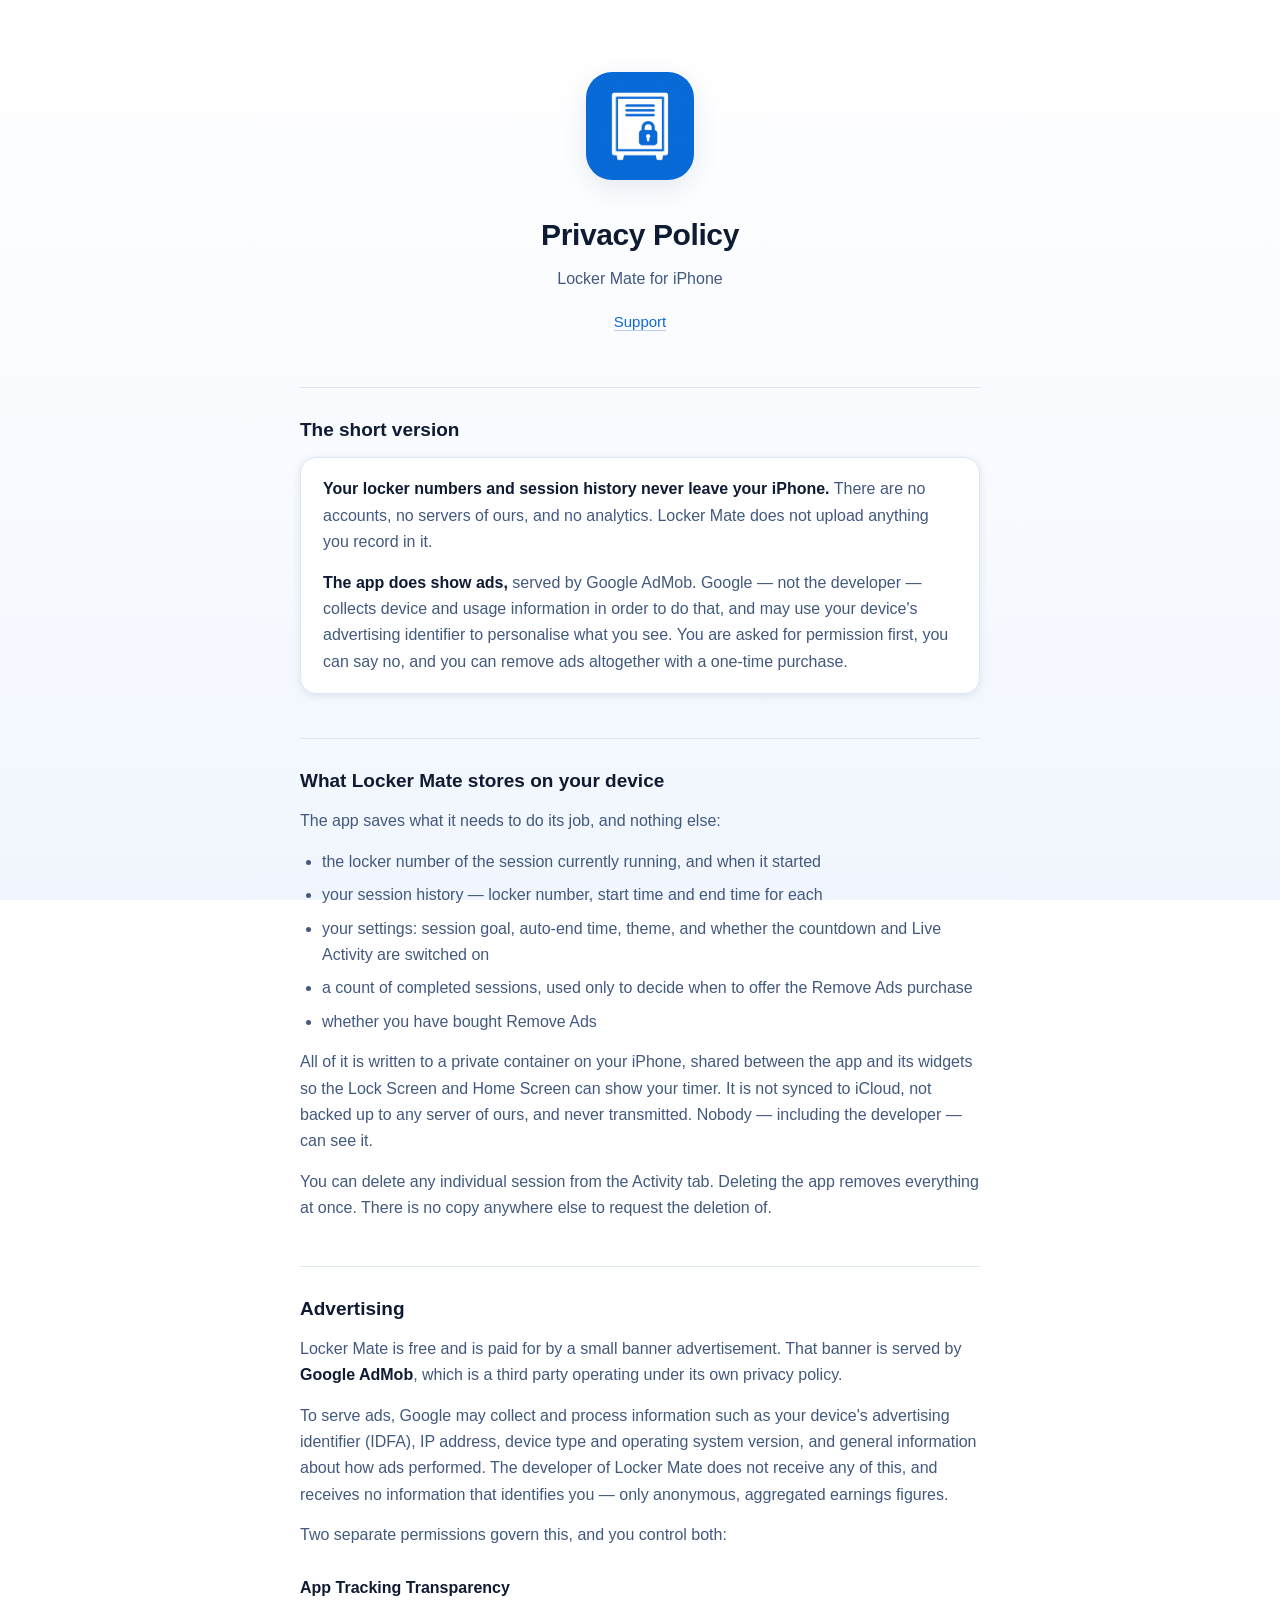
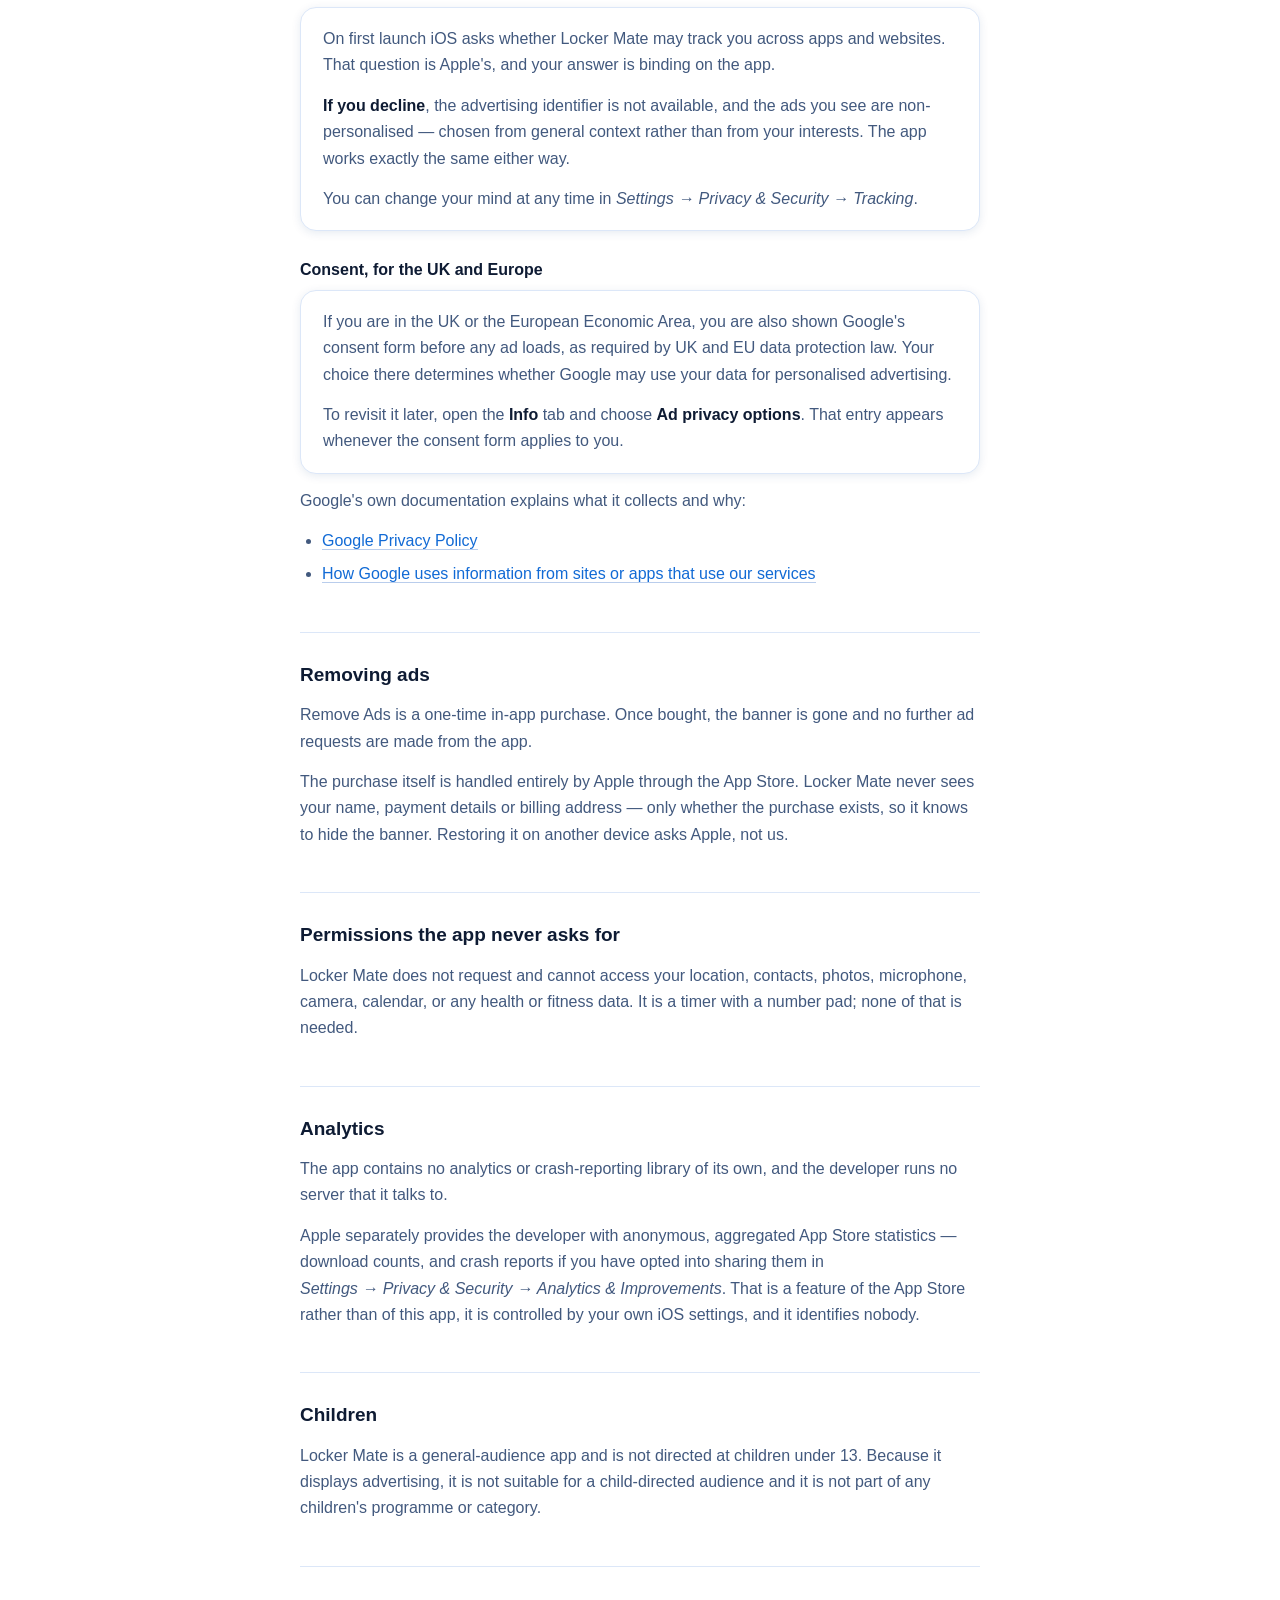
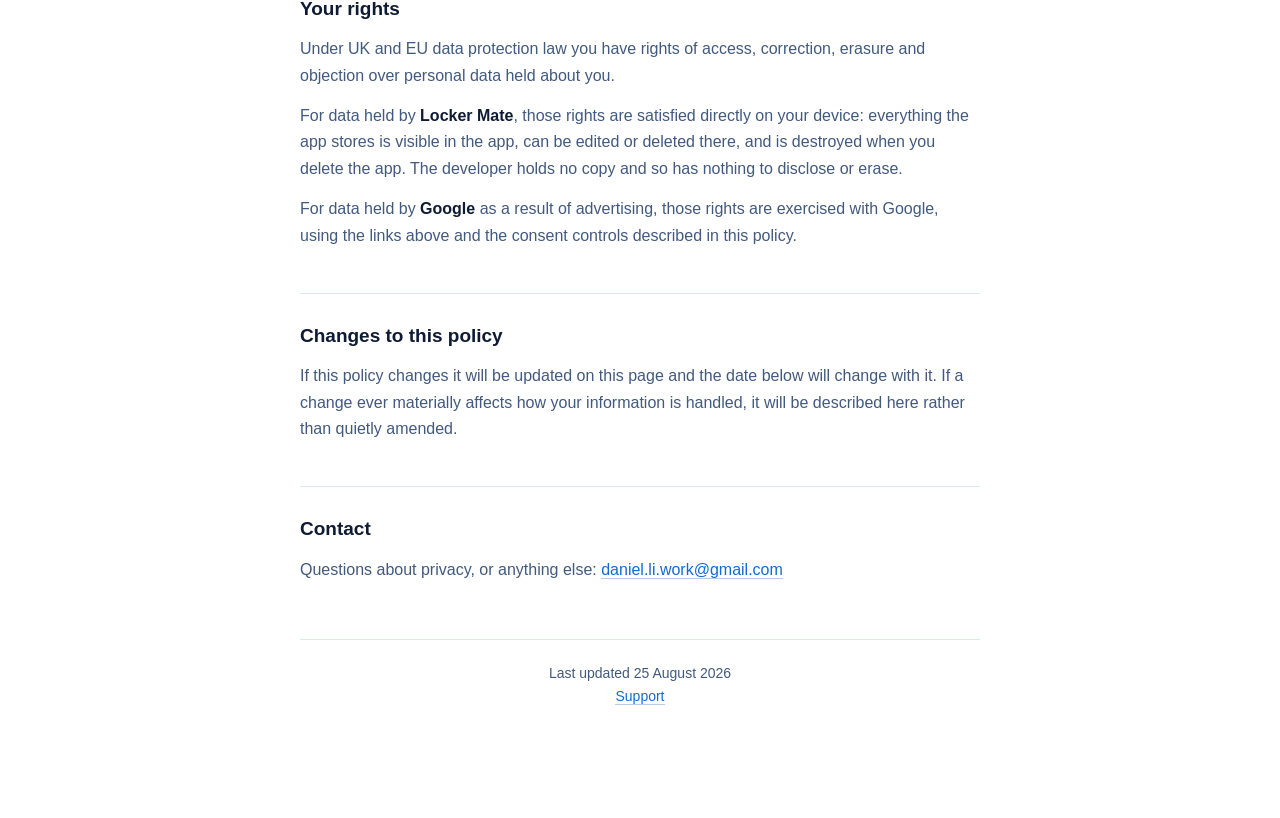
==== privacy.html @ fcb672c6 "Support page and privacy policy for Locker Mate Static pages served by GitHub Pages, for the App Sto" ====
<!doctype html>
<html lang="en">
<head>
<meta charset="utf-8">
<meta name="viewport" content="width=device-width, initial-scale=1">
<title>Locker Mate — Privacy Policy</title>
<meta name="description" content="Privacy policy for Locker Mate. Your locker numbers and session history stay on your iPhone. Ads are served by Google AdMob.">
<link rel="icon" href="mark.png">
<link rel="stylesheet" href="style.css">
</head>
<body>
<div class="wrap">

<header>
  <img src="mark.png" alt="Locker Mate app icon">
  <h1>Privacy Policy</h1>
  <p class="tagline">Locker Mate for iPhone</p>
  <p class="nav"><a href="index.html">Support</a></p>
</header>

<h2>The short version</h2>

<div class="card">
<p><strong>Your locker numbers and session history never leave your iPhone.</strong>
There are no accounts, no servers of ours, and no analytics. Locker Mate does
not upload anything you record in it.</p>
<p><strong>The app does show ads,</strong> served by Google AdMob. Google — not
the developer — collects device and usage information in order to do that, and
may use your device's advertising identifier to personalise what you see. You
are asked for permission first, you can say no, and you can remove ads
altogether with a one-time purchase.</p>
</div>

<h2>What Locker Mate stores on your device</h2>

<p>The app saves what it needs to do its job, and nothing else:</p>

<ul>
  <li>the locker number of the session currently running, and when it started</li>
  <li>your session history — locker number, start time and end time for each</li>
  <li>your settings: session goal, auto-end time, theme, and whether the
      countdown and Live Activity are switched on</li>
  <li>a count of completed sessions, used only to decide when to offer the
      Remove Ads purchase</li>
  <li>whether you have bought Remove Ads</li>
</ul>

<p>All of it is written to a private container on your iPhone, shared between
the app and its widgets so the Lock Screen and Home Screen can show your timer.
It is not synced to iCloud, not backed up to any server of ours, and never
transmitted. Nobody — including the developer — can see it.</p>

<p>You can delete any individual session from the Activity tab. Deleting the app
removes everything at once. There is no copy anywhere else to request the
deletion of.</p>

<h2>Advertising</h2>

<p>Locker Mate is free and is paid for by a small banner advertisement. That
banner is served by <strong>Google AdMob</strong>, which is a third party
operating under its own privacy policy.</p>

<p>To serve ads, Google may collect and process information such as your
device's advertising identifier (IDFA), IP address, device type and operating
system version, and general information about how ads performed. The developer
of Locker Mate does not receive any of this, and receives no information that
identifies you — only anonymous, aggregated earnings figures.</p>

<p>Two separate permissions govern this, and you control both:</p>

<h3>App Tracking Transparency</h3>
<div class="card">
<p>On first launch iOS asks whether Locker Mate may track you across apps and
websites. That question is Apple's, and your answer is binding on the app.</p>
<p><strong>If you decline</strong>, the advertising identifier is not available,
and the ads you see are non-personalised — chosen from general context rather
than from your interests. The app works exactly the same either way.</p>
<p>You can change your mind at any time in
<em>Settings&nbsp;→&nbsp;Privacy&nbsp;&amp;&nbsp;Security&nbsp;→&nbsp;Tracking</em>.</p>
</div>

<h3>Consent, for the UK and Europe</h3>
<div class="card">
<p>If you are in the UK or the European Economic Area, you are also shown
Google's consent form before any ad loads, as required by UK and EU data
protection law. Your choice there determines whether Google may use your data
for personalised advertising.</p>
<p>To revisit it later, open the <strong>Info</strong> tab and choose
<strong>Ad privacy options</strong>. That entry appears whenever the consent
form applies to you.</p>
</div>

<p>Google's own documentation explains what it collects and why:</p>

<ul>
  <li><a href="https://policies.google.com/privacy" rel="noopener">Google Privacy Policy</a></li>
  <li><a href="https://policies.google.com/technologies/partner-sites" rel="noopener">How Google uses information from sites or apps that use our services</a></li>
</ul>

<h2>Removing ads</h2>

<p>Remove Ads is a one-time in-app purchase. Once bought, the banner is gone and
no further ad requests are made from the app.</p>

<p>The purchase itself is handled entirely by Apple through the App Store.
Locker Mate never sees your name, payment details or billing address — only
whether the purchase exists, so it knows to hide the banner. Restoring it on
another device asks Apple, not us.</p>

<h2>Permissions the app never asks for</h2>

<p>Locker Mate does not request and cannot access your location, contacts,
photos, microphone, camera, calendar, or any health or fitness data. It is a
timer with a number pad; none of that is needed.</p>

<h2>Analytics</h2>

<p>The app contains no analytics or crash-reporting library of its own, and the
developer runs no server that it talks to.</p>

<p>Apple separately provides the developer with anonymous, aggregated App Store
statistics — download counts, and crash reports if you have opted into sharing
them in <em>Settings&nbsp;→&nbsp;Privacy&nbsp;&amp;&nbsp;Security&nbsp;→&nbsp;Analytics&nbsp;&amp;
Improvements</em>. That is a feature of the App Store rather than of this app,
it is controlled by your own iOS settings, and it identifies nobody.</p>

<h2>Children</h2>

<p>Locker Mate is a general-audience app and is not directed at children under
13. Because it displays advertising, it is not suitable for a child-directed
audience and it is not part of any children's programme or category.</p>

<h2>Your rights</h2>

<p>Under UK and EU data protection law you have rights of access, correction,
erasure and objection over personal data held about you.</p>

<p>For data held by <strong>Locker Mate</strong>, those rights are satisfied
directly on your device: everything the app stores is visible in the app, can be
edited or deleted there, and is destroyed when you delete the app. The developer
holds no copy and so has nothing to disclose or erase.</p>

<p>For data held by <strong>Google</strong> as a result of advertising, those
rights are exercised with Google, using the links above and the consent controls
described in this policy.</p>

<h2>Changes to this policy</h2>

<p>If this policy changes it will be updated on this page and the date below will
change with it. If a change ever materially affects how your information is
handled, it will be described here rather than quietly amended.</p>

<h2>Contact</h2>

<p>Questions about privacy, or anything else:
<a href="mailto:daniel.li.work@gmail.com">daniel.li.work@gmail.com</a></p>

<footer>
  <p>Last updated 25 August 2026<br>
  <a href="index.html">Support</a></p>
</footer>

</div>
</body>
</html>
---- style.css ----
/* Locker Mate support site. Palette lifted from the app's DesignSystem.swift
   (LM.*) so the pages and the app are recognisably the same product. The app
   is light-first with a derived dark variant; so is this. */
:root {
  --ground: #ffffff;
  --ground-2: #f1f6fe;
  --surface: #ffffff;
  --line: #dce7f8;
  --line-strong: #b9cdec;
  --text: #0e1b33;
  --dim: #42597e;
  --faint: #6b82a8;
  --accent: #116ad5;
  --accent-2: #3d9bf5;
  --shadow: rgba(14, 58, 122, 0.10);
}

@media (prefers-color-scheme: dark) {
  :root {
    --ground: #0a1120;
    --ground-2: #111b2e;
    --surface: #131c2e;
    --line: #213048;
    --line-strong: #33486b;
    --text: #edf3ff;
    --dim: #afc4e4;
    --faint: #8398ba;
    --accent: #4a9bf0;
    --accent-2: #8fc4ff;
    --shadow: rgba(0, 0, 0, 0.35);
  }
}

* { box-sizing: border-box; }

body {
  margin: 0;
  padding: 0 24px 96px;
  background: linear-gradient(180deg, var(--ground) 0%, var(--ground-2) 100%);
  background-attachment: fixed;
  color: var(--text);
  font: 16px/1.65 -apple-system, BlinkMacSystemFont, "Segoe UI", Inter, sans-serif;
  -webkit-font-smoothing: antialiased;
}

.wrap { max-width: 680px; margin: 0 auto; }

header { text-align: center; padding: 72px 0 8px; }
header img {
  width: 108px; height: 108px; border-radius: 26px;
  box-shadow: 0 8px 26px var(--shadow);
}

h1 {
  font-size: 30px; font-weight: 600; letter-spacing: -0.4px;
  margin: 22px 0 6px;
}
.tagline { color: var(--dim); margin: 0 0 8px; }

h2 {
  font-size: 19px; font-weight: 600; margin: 44px 0 12px;
  padding-top: 26px; border-top: 1px solid var(--line);
}
h3 { font-size: 16px; font-weight: 600; margin: 26px 0 6px; color: var(--text); }

p, li { color: var(--dim); }
p { margin: 0 0 14px; }
ul { padding-left: 22px; margin: 0 0 14px; }
li { margin-bottom: 7px; }
strong { color: var(--text); font-weight: 600; }

a { color: var(--accent); text-decoration: none; border-bottom: 1px solid var(--line-strong); }
a:hover { border-bottom-color: var(--accent); }

.card {
  background: var(--surface);
  border: 1px solid var(--line);
  border-radius: 16px;
  padding: 18px 22px;
  margin: 0 0 14px;
  box-shadow: 0 2px 10px var(--shadow);
}
.card p:last-child { margin-bottom: 0; }

.nav { text-align: center; margin: 18px 0 0; font-size: 15px; }
.nav a { margin: 0 10px; }

footer {
  margin-top: 56px; padding-top: 22px; border-top: 1px solid var(--line);
  color: var(--faint); font-size: 14px; text-align: center;
}

code {
  background: rgba(17, 106, 213, .09); padding: 2px 6px;
  border-radius: 5px; font-size: 14px; color: var(--accent);
}

table {
  width: 100%; border-collapse: collapse; margin: 0 0 18px;
  font-size: 15px;
}
th, td {
  text-align: left; padding: 10px 12px;
  border-bottom: 1px solid var(--line); color: var(--dim);
  vertical-align: top;
}
th { color: var(--text); font-weight: 600; }

@media (max-width: 520px) {
  header { padding-top: 48px; }
  h1 { font-size: 25px; }
  table, th, td { font-size: 14px; }
  th, td { padding: 8px 6px; }
}
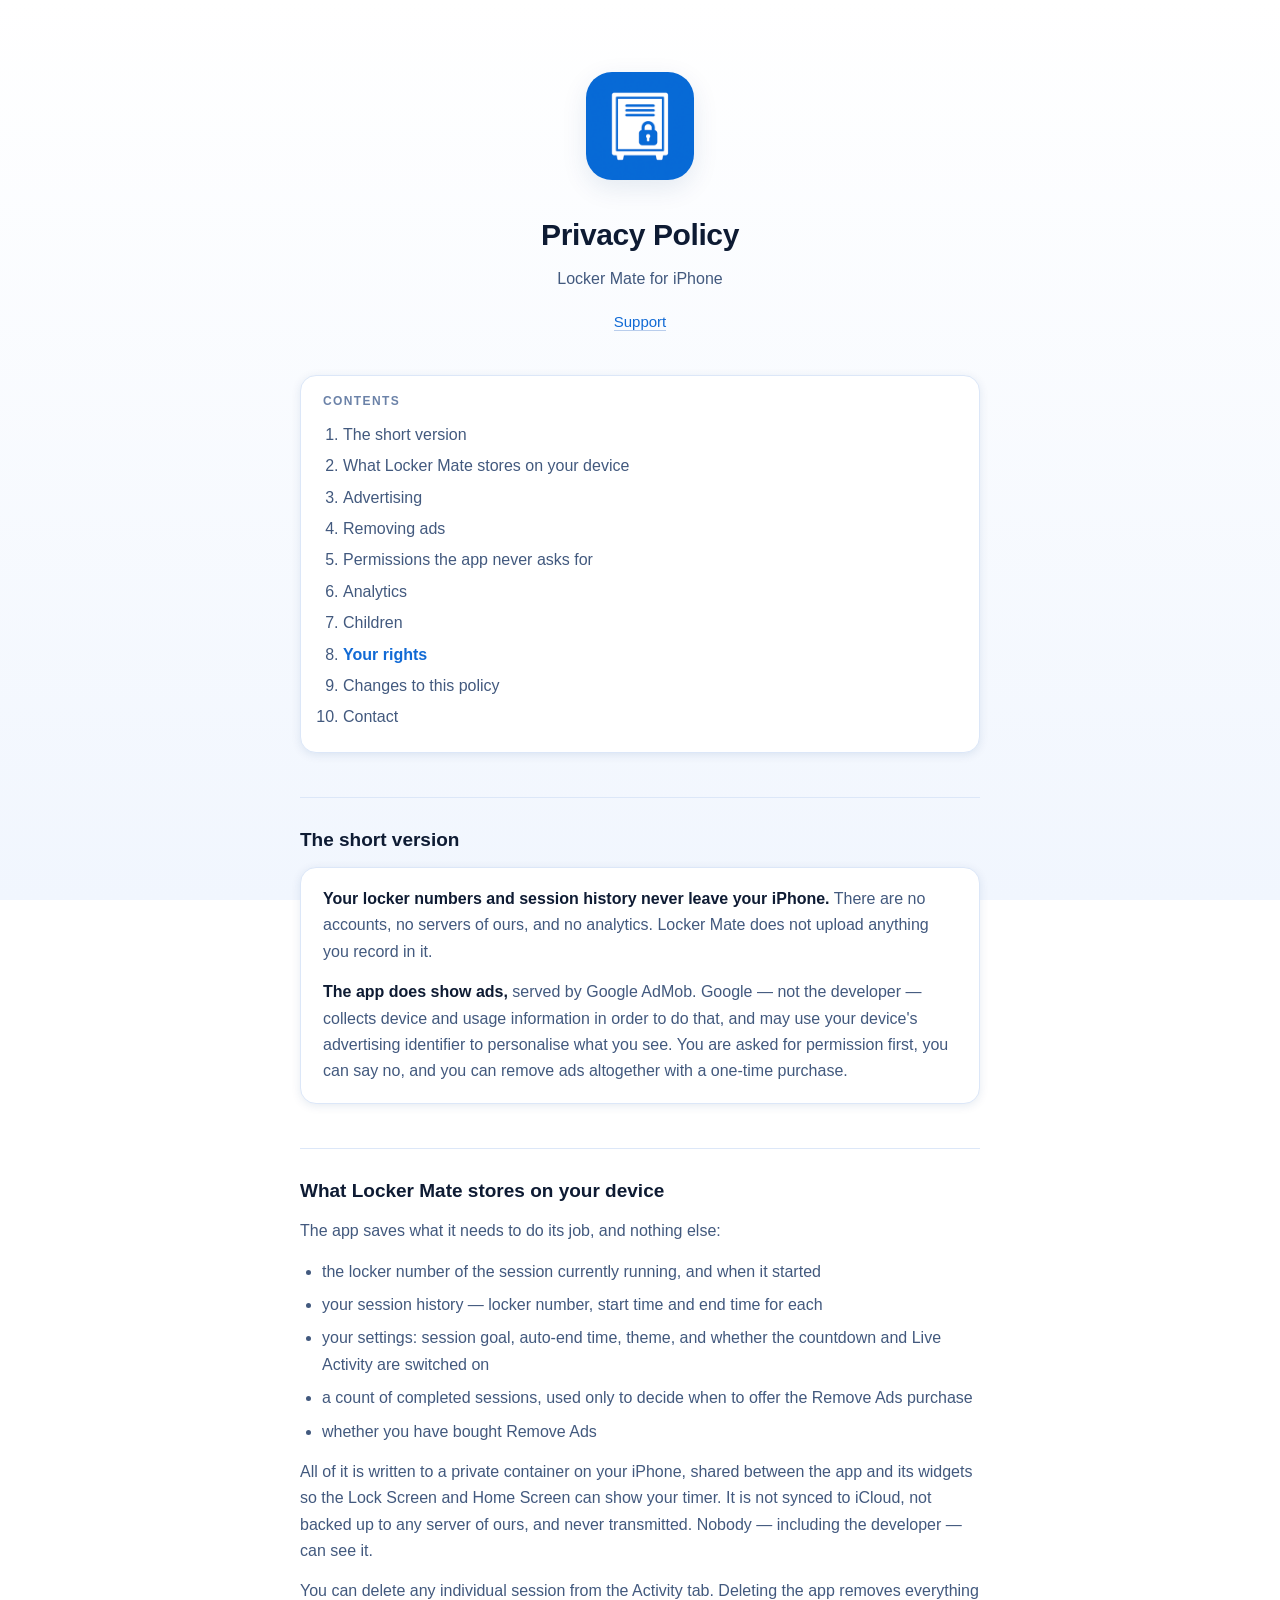
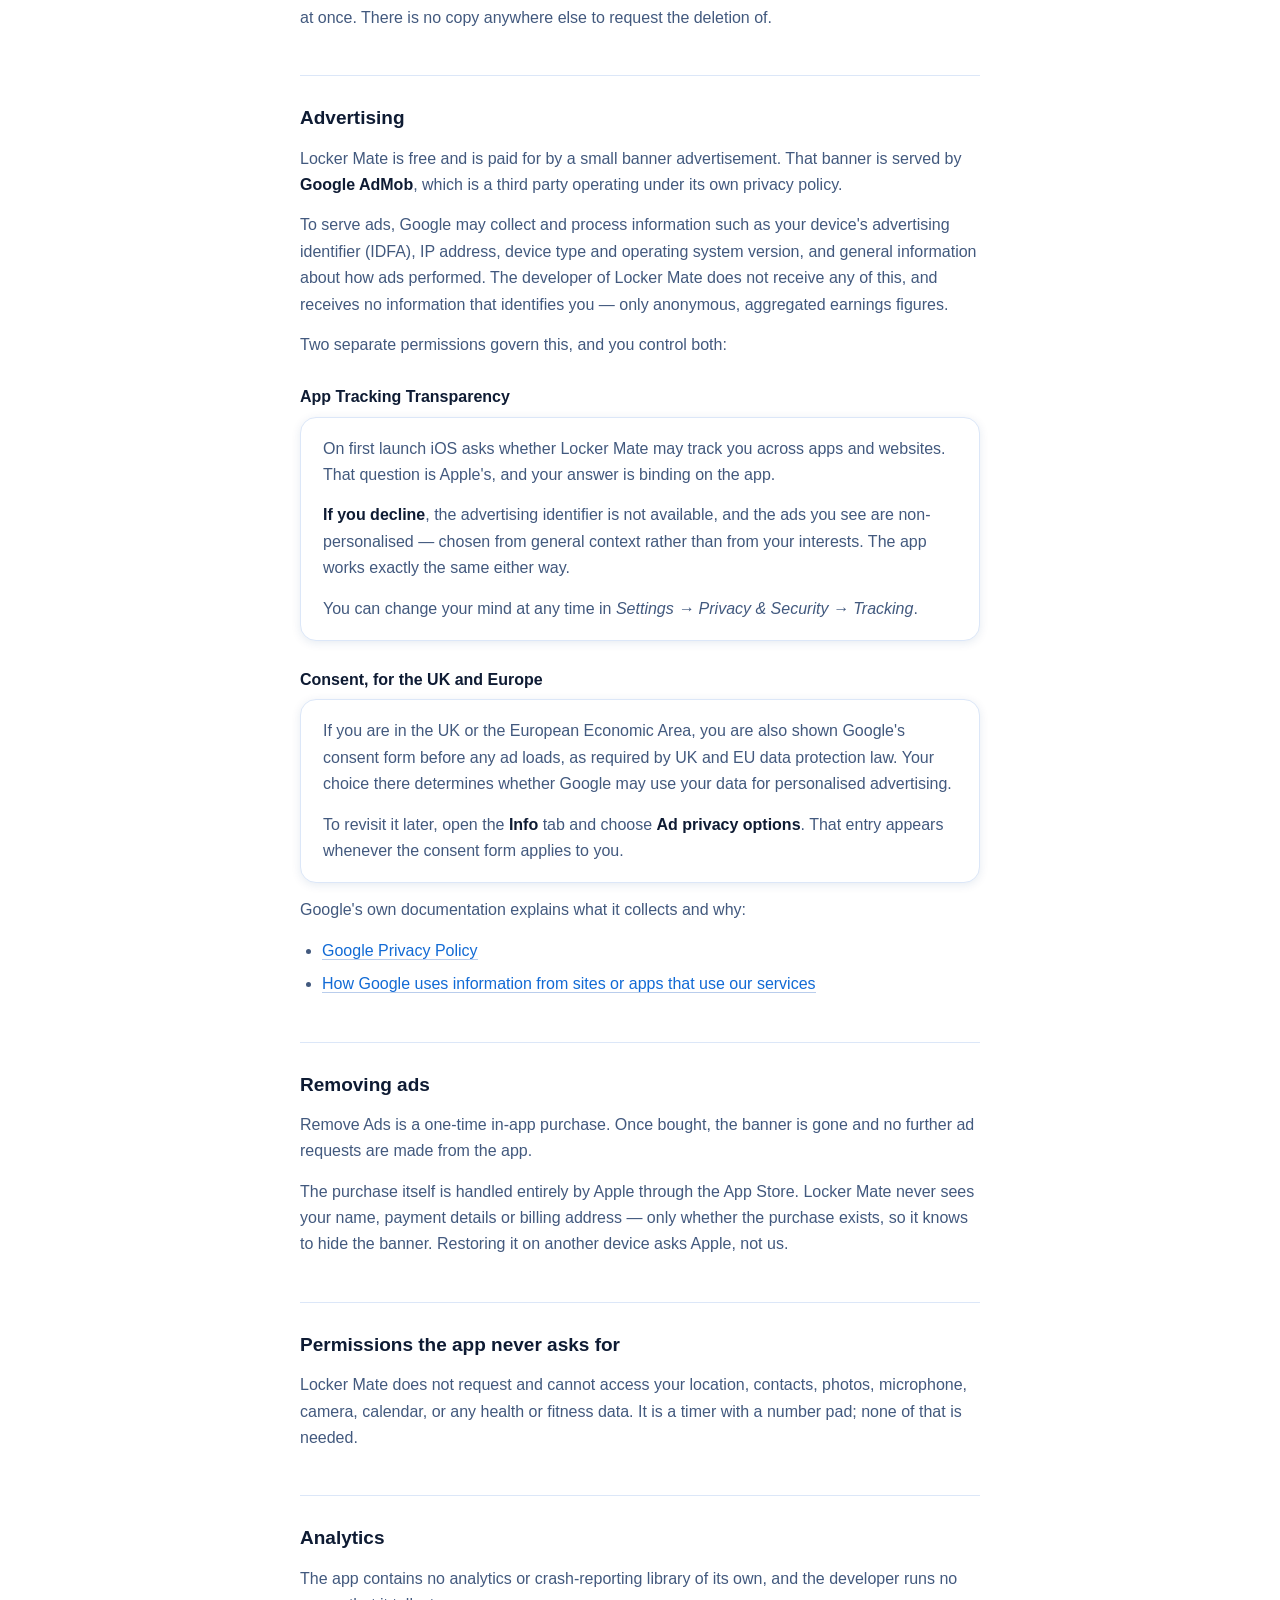
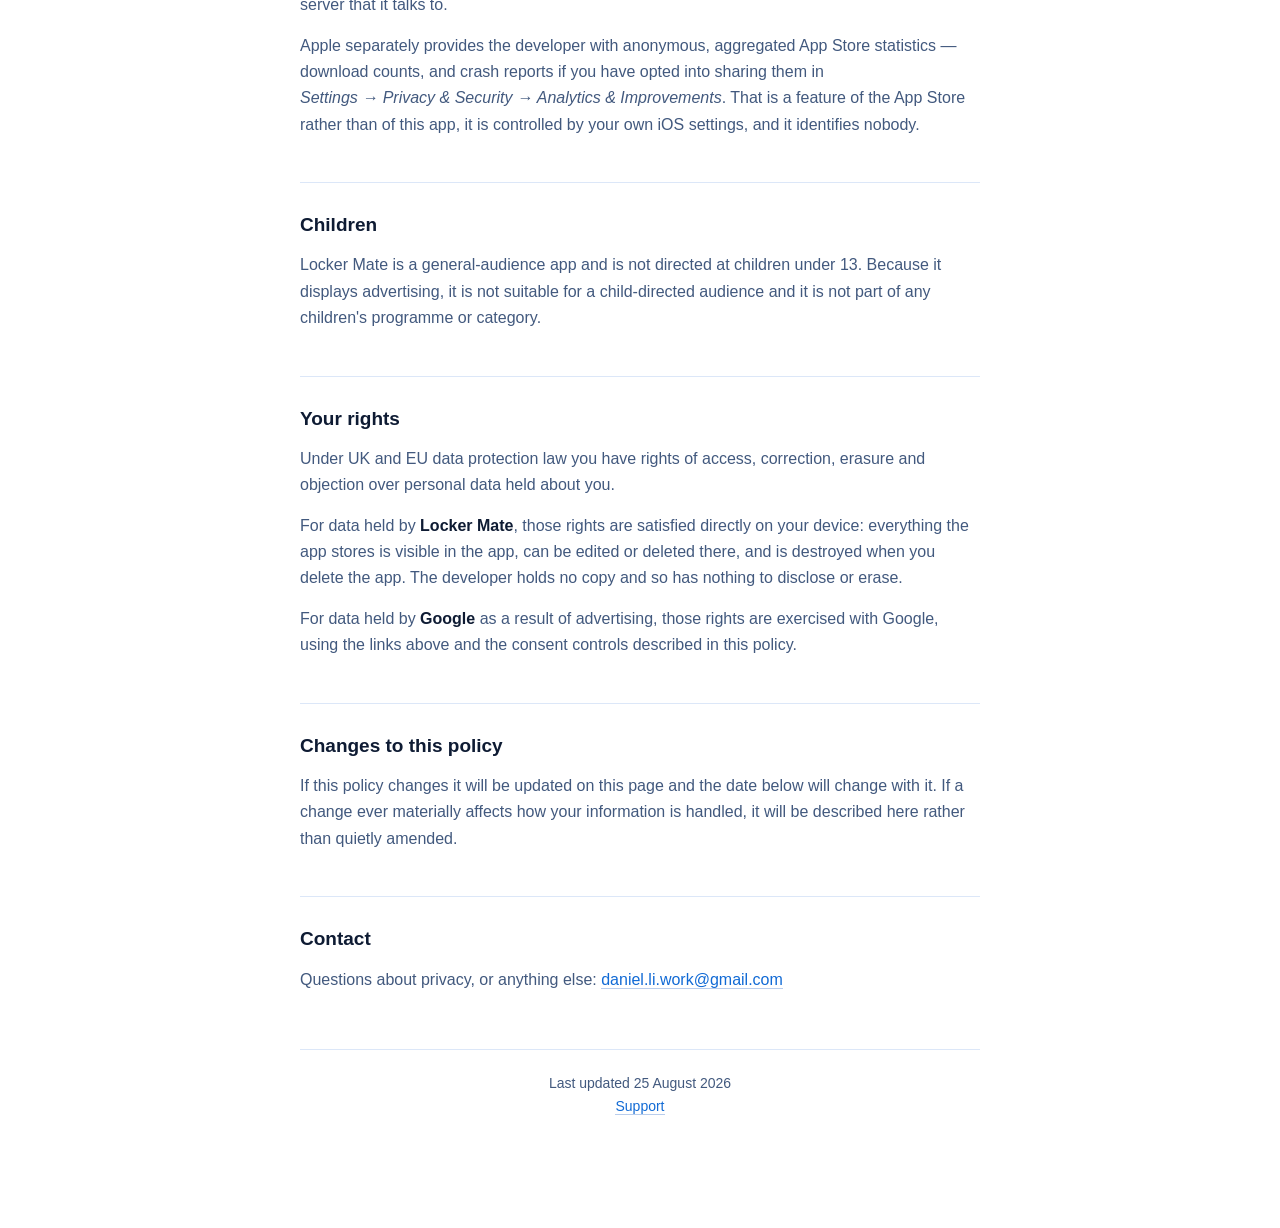
==== commit 634453cd: "Add motion, FAQ accordions and a contents list These pages are read rarely — the App Store support l" ====
--- a/privacy.html
+++ b/privacy.html
@@ -5,22 +5,43 @@
 <meta name="viewport" content="width=device-width, initial-scale=1">
 <title>Locker Mate — Privacy Policy</title>
 <meta name="description" content="Privacy policy for Locker Mate. Your locker numbers and session history stay on your iPhone. Ads are served by Google AdMob.">
+<meta name="theme-color" content="#116ad5" media="(prefers-color-scheme: light)">
+<meta name="theme-color" content="#0a1120" media="(prefers-color-scheme: dark)">
 <link rel="icon" href="mark.png">
 <link rel="stylesheet" href="style.css">
+<!-- Set before first paint so revealed content never flashes. -->
+<script>document.documentElement.classList.add('js');</script>
 </head>
 <body>
+<div class="progress" aria-hidden="true"></div>
 <div class="wrap">
 
 <header>
-  <img src="mark.png" alt="Locker Mate app icon">
+  <img src="mark.png" alt="Locker Mate app icon" width="108" height="108">
   <h1>Privacy Policy</h1>
   <p class="tagline">Locker Mate for iPhone</p>
   <p class="nav"><a href="index.html">Support</a></p>
 </header>
 
-<h2>The short version</h2>
+<nav class="toc reveal" aria-label="Contents">
+  <h2>Contents</h2>
+  <ol>
+    <li><a href="#short">The short version</a></li>
+    <li><a href="#stored">What Locker Mate stores on your device</a></li>
+    <li><a href="#advertising">Advertising</a></li>
+    <li><a href="#removing-ads">Removing ads</a></li>
+    <li><a href="#permissions">Permissions the app never asks for</a></li>
+    <li><a href="#analytics">Analytics</a></li>
+    <li><a href="#children">Children</a></li>
+    <li><a href="#rights">Your rights</a></li>
+    <li><a href="#changes">Changes to this policy</a></li>
+    <li><a href="#contact">Contact</a></li>
+  </ol>
+</nav>
 
-<div class="card">
+<h2 id="short" class="reveal">The short version</h2>
+
+<div class="card reveal">
 <p><strong>Your locker numbers and session history never leave your iPhone.</strong>
 There are no accounts, no servers of ours, and no analytics. Locker Mate does
 not upload anything you record in it.</p>
@@ -31,11 +52,11 @@
 altogether with a one-time purchase.</p>
 </div>
 
-<h2>What Locker Mate stores on your device</h2>
+<h2 id="stored" class="reveal">What Locker Mate stores on your device</h2>
 
-<p>The app saves what it needs to do its job, and nothing else:</p>
+<p class="reveal">The app saves what it needs to do its job, and nothing else:</p>
 
-<ul>
+<ul class="reveal">
   <li>the locker number of the session currently running, and when it started</li>
   <li>your session history — locker number, start time and end time for each</li>
   <li>your settings: session goal, auto-end time, theme, and whether the
@@ -45,31 +66,31 @@
   <li>whether you have bought Remove Ads</li>
 </ul>
 
-<p>All of it is written to a private container on your iPhone, shared between
-the app and its widgets so the Lock Screen and Home Screen can show your timer.
-It is not synced to iCloud, not backed up to any server of ours, and never
-transmitted. Nobody — including the developer — can see it.</p>
+<p class="reveal">All of it is written to a private container on your iPhone,
+shared between the app and its widgets so the Lock Screen and Home Screen can
+show your timer. It is not synced to iCloud, not backed up to any server of
+ours, and never transmitted. Nobody — including the developer — can see it.</p>
 
-<p>You can delete any individual session from the Activity tab. Deleting the app
-removes everything at once. There is no copy anywhere else to request the
-deletion of.</p>
+<p class="reveal">You can delete any individual session from the Activity tab.
+Deleting the app removes everything at once. There is no copy anywhere else to
+request the deletion of.</p>
 
-<h2>Advertising</h2>
+<h2 id="advertising" class="reveal">Advertising</h2>
 
-<p>Locker Mate is free and is paid for by a small banner advertisement. That
-banner is served by <strong>Google AdMob</strong>, which is a third party
-operating under its own privacy policy.</p>
+<p class="reveal">Locker Mate is free and is paid for by a small banner
+advertisement. That banner is served by <strong>Google AdMob</strong>, which is a
+third party operating under its own privacy policy.</p>
 
-<p>To serve ads, Google may collect and process information such as your
-device's advertising identifier (IDFA), IP address, device type and operating
-system version, and general information about how ads performed. The developer
-of Locker Mate does not receive any of this, and receives no information that
-identifies you — only anonymous, aggregated earnings figures.</p>
+<p class="reveal">To serve ads, Google may collect and process information such
+as your device's advertising identifier (IDFA), IP address, device type and
+operating system version, and general information about how ads performed. The
+developer of Locker Mate does not receive any of this, and receives no
+information that identifies you — only anonymous, aggregated earnings figures.</p>
 
-<p>Two separate permissions govern this, and you control both:</p>
+<p class="reveal">Two separate permissions govern this, and you control both:</p>
 
-<h3>App Tracking Transparency</h3>
-<div class="card">
+<h3 class="reveal">App Tracking Transparency</h3>
+<div class="card reveal">
 <p>On first launch iOS asks whether Locker Mate may track you across apps and
 websites. That question is Apple's, and your answer is binding on the app.</p>
 <p><strong>If you decline</strong>, the advertising identifier is not available,
@@ -79,8 +100,8 @@
 <em>Settings&nbsp;→&nbsp;Privacy&nbsp;&amp;&nbsp;Security&nbsp;→&nbsp;Tracking</em>.</p>
 </div>
 
-<h3>Consent, for the UK and Europe</h3>
-<div class="card">
+<h3 class="reveal">Consent, for the UK and Europe</h3>
+<div class="card reveal">
 <p>If you are in the UK or the European Economic Area, you are also shown
 Google's consent form before any ad loads, as required by UK and EU data
 protection law. Your choice there determines whether Google may use your data
@@ -90,69 +111,71 @@
 form applies to you.</p>
 </div>
 
-<p>Google's own documentation explains what it collects and why:</p>
+<p class="reveal">Google's own documentation explains what it collects and why:</p>
 
-<ul>
+<ul class="reveal">
   <li><a href="https://policies.google.com/privacy" rel="noopener">Google Privacy Policy</a></li>
   <li><a href="https://policies.google.com/technologies/partner-sites" rel="noopener">How Google uses information from sites or apps that use our services</a></li>
 </ul>
 
-<h2>Removing ads</h2>
+<h2 id="removing-ads" class="reveal">Removing ads</h2>
 
-<p>Remove Ads is a one-time in-app purchase. Once bought, the banner is gone and
-no further ad requests are made from the app.</p>
+<p class="reveal">Remove Ads is a one-time in-app purchase. Once bought, the
+banner is gone and no further ad requests are made from the app.</p>
 
-<p>The purchase itself is handled entirely by Apple through the App Store.
-Locker Mate never sees your name, payment details or billing address — only
-whether the purchase exists, so it knows to hide the banner. Restoring it on
-another device asks Apple, not us.</p>
+<p class="reveal">The purchase itself is handled entirely by Apple through the
+App Store. Locker Mate never sees your name, payment details or billing address
+— only whether the purchase exists, so it knows to hide the banner. Restoring it
+on another device asks Apple, not us.</p>
 
-<h2>Permissions the app never asks for</h2>
+<h2 id="permissions" class="reveal">Permissions the app never asks for</h2>
 
-<p>Locker Mate does not request and cannot access your location, contacts,
-photos, microphone, camera, calendar, or any health or fitness data. It is a
-timer with a number pad; none of that is needed.</p>
+<p class="reveal">Locker Mate does not request and cannot access your location,
+contacts, photos, microphone, camera, calendar, or any health or fitness data.
+It is a timer with a number pad; none of that is needed.</p>
 
-<h2>Analytics</h2>
+<h2 id="analytics" class="reveal">Analytics</h2>
 
-<p>The app contains no analytics or crash-reporting library of its own, and the
-developer runs no server that it talks to.</p>
+<p class="reveal">The app contains no analytics or crash-reporting library of its
+own, and the developer runs no server that it talks to.</p>
 
-<p>Apple separately provides the developer with anonymous, aggregated App Store
-statistics — download counts, and crash reports if you have opted into sharing
-them in <em>Settings&nbsp;→&nbsp;Privacy&nbsp;&amp;&nbsp;Security&nbsp;→&nbsp;Analytics&nbsp;&amp;
+<p class="reveal">Apple separately provides the developer with anonymous,
+aggregated App Store statistics — download counts, and crash reports if you have
+opted into sharing them in
+<em>Settings&nbsp;→&nbsp;Privacy&nbsp;&amp;&nbsp;Security&nbsp;→&nbsp;Analytics&nbsp;&amp;
 Improvements</em>. That is a feature of the App Store rather than of this app,
 it is controlled by your own iOS settings, and it identifies nobody.</p>
 
-<h2>Children</h2>
+<h2 id="children" class="reveal">Children</h2>
 
-<p>Locker Mate is a general-audience app and is not directed at children under
-13. Because it displays advertising, it is not suitable for a child-directed
-audience and it is not part of any children's programme or category.</p>
+<p class="reveal">Locker Mate is a general-audience app and is not directed at
+children under 13. Because it displays advertising, it is not suitable for a
+child-directed audience and it is not part of any children's programme or
+category.</p>
 
-<h2>Your rights</h2>
+<h2 id="rights" class="reveal">Your rights</h2>
 
-<p>Under UK and EU data protection law you have rights of access, correction,
-erasure and objection over personal data held about you.</p>
+<p class="reveal">Under UK and EU data protection law you have rights of access,
+correction, erasure and objection over personal data held about you.</p>
 
-<p>For data held by <strong>Locker Mate</strong>, those rights are satisfied
-directly on your device: everything the app stores is visible in the app, can be
-edited or deleted there, and is destroyed when you delete the app. The developer
-holds no copy and so has nothing to disclose or erase.</p>
+<p class="reveal">For data held by <strong>Locker Mate</strong>, those rights are
+satisfied directly on your device: everything the app stores is visible in the
+app, can be edited or deleted there, and is destroyed when you delete the app.
+The developer holds no copy and so has nothing to disclose or erase.</p>
 
-<p>For data held by <strong>Google</strong> as a result of advertising, those
-rights are exercised with Google, using the links above and the consent controls
-described in this policy.</p>
+<p class="reveal">For data held by <strong>Google</strong> as a result of
+advertising, those rights are exercised with Google, using the links above and
+the consent controls described in this policy.</p>
 
-<h2>Changes to this policy</h2>
+<h2 id="changes" class="reveal">Changes to this policy</h2>
 
-<p>If this policy changes it will be updated on this page and the date below will
-change with it. If a change ever materially affects how your information is
-handled, it will be described here rather than quietly amended.</p>
+<p class="reveal">If this policy changes it will be updated on this page and the
+date below will change with it. If a change ever materially affects how your
+information is handled, it will be described here rather than quietly amended.</p>
 
-<h2>Contact</h2>
+<h2 id="contact" class="reveal">Contact</h2>
 
-<p>Questions about privacy, or anything else:
+<p class="reveal">Questions about privacy, or anything else:
 <a href="mailto:daniel.li.work@gmail.com">daniel.li.work@gmail.com</a></p>
 
 <footer>
@@ -161,5 +184,6 @@
 </footer>
 
 </div>
+<script src="site.js" defer></script>
 </body>
 </html>
--- a/style.css
+++ b/style.css
@@ -12,7 +12,17 @@
   --faint: #6b82a8;
   --accent: #116ad5;
   --accent-2: #3d9bf5;
+  --tint: #e8f1fe;
   --shadow: rgba(14, 58, 122, 0.10);
+  --shadow-lift: rgba(14, 58, 122, 0.16);
+
+  /* Motion. Built-in CSS easings are too weak for UI; these are the
+     standard strong curves. */
+  --ease-out: cubic-bezier(0.23, 1, 0.32, 1);
+  --ease-in-out: cubic-bezier(0.77, 0, 0.175, 1);
+  --dur-hover: 160ms;
+  --dur-accordion: 240ms;
+  --dur-reveal: 420ms;
 }
 
 @media (prefers-color-scheme: dark) {
@@ -27,11 +37,23 @@
     --faint: #8398ba;
     --accent: #4a9bf0;
     --accent-2: #8fc4ff;
+    --tint: #1b2942;
     --shadow: rgba(0, 0, 0, 0.35);
+    --shadow-lift: rgba(0, 0, 0, 0.5);
   }
 }
 
+/* Allow the accordion to transition to its natural height. */
+@supports (interpolate-size: allow-keywords) {
+  :root { interpolate-size: allow-keywords; }
+}
+
 * { box-sizing: border-box; }
+
+html { scroll-behavior: smooth; scroll-padding-top: 80px; }
+@media (prefers-reduced-motion: reduce) {
+  html { scroll-behavior: auto; }
+}
 
 body {
   margin: 0;
@@ -45,6 +67,26 @@
 
 .wrap { max-width: 680px; margin: 0 auto; }
 
+/* ---------- Reading progress -------------------------------------------
+   Scroll-driven, so it runs off the main thread with no scroll listener.
+   Hidden entirely where the feature isn't supported. */
+.progress {
+  position: fixed;
+  inset: 0 0 auto 0;
+  height: 3px;
+  transform: scaleX(0);
+  transform-origin: 0 50%;
+  background: linear-gradient(90deg, var(--accent), var(--accent-2));
+  z-index: 20;
+  animation: progress-grow linear both;
+  animation-timeline: scroll(root block);
+}
+@keyframes progress-grow { to { transform: scaleX(1); } }
+@supports not (animation-timeline: scroll(root block)) {
+  .progress { display: none; }
+}
+
+/* ---------- Header ------------------------------------------------------ */
 header { text-align: center; padding: 72px 0 8px; }
 header img {
   width: 108px; height: 108px; border-radius: 26px;
@@ -60,6 +102,7 @@
 h2 {
   font-size: 19px; font-weight: 600; margin: 44px 0 12px;
   padding-top: 26px; border-top: 1px solid var(--line);
+  scroll-margin-top: 84px;
 }
 h3 { font-size: 16px; font-weight: 600; margin: 26px 0 6px; color: var(--text); }
 
@@ -69,8 +112,21 @@
 li { margin-bottom: 7px; }
 strong { color: var(--text); font-weight: 600; }
 
-a { color: var(--accent); text-decoration: none; border-bottom: 1px solid var(--line-strong); }
-a:hover { border-bottom-color: var(--accent); }
+a {
+  color: var(--accent);
+  text-decoration: none;
+  border-bottom: 1px solid var(--line-strong);
+  transition: border-bottom-color var(--dur-hover) ease,
+              color var(--dur-hover) ease;
+}
+@media (hover: hover) and (pointer: fine) {
+  a:hover { border-bottom-color: var(--accent); color: var(--accent-2); }
+}
+a:focus-visible {
+  outline: 2px solid var(--accent);
+  outline-offset: 3px;
+  border-radius: 3px;
+}
 
 .card {
   background: var(--surface);
@@ -95,20 +151,118 @@
   border-radius: 5px; font-size: 14px; color: var(--accent);
 }
 
-table {
-  width: 100%; border-collapse: collapse; margin: 0 0 18px;
-  font-size: 15px;
-}
-th, td {
-  text-align: left; padding: 10px 12px;
-  border-bottom: 1px solid var(--line); color: var(--dim);
-  vertical-align: top;
-}
-th { color: var(--text); font-weight: 600; }
+/* ---------- FAQ accordion ----------------------------------------------
+   Native <details>, so it opens and closes with no JS at all; the
+   transition is progressive enhancement on top. */
+.faq {
+  background: var(--surface);
+  border: 1px solid var(--line);
+  border-radius: 16px;
+  margin: 0 0 10px;
+  box-shadow: 0 2px 10px var(--shadow);
+  transition: box-shadow var(--dur-hover) ease,
+              border-color var(--dur-hover) ease;
+}
+@media (hover: hover) and (pointer: fine) {
+  .faq:hover { border-color: var(--line-strong); }
+}
+.faq[open] { box-shadow: 0 6px 20px var(--shadow-lift); }
+
+.faq summary {
+  cursor: pointer;
+  list-style: none;
+  padding: 16px 52px 16px 22px;
+  position: relative;
+  font-size: 16px;
+  font-weight: 600;
+  color: var(--text);
+  border-radius: 16px;
+}
+.faq summary::-webkit-details-marker { display: none; }
+.faq summary:focus-visible {
+  outline: 2px solid var(--accent);
+  outline-offset: -2px;
+}
+
+/* Chevron, drawn in CSS so there's no asset to load. */
+.faq summary::after {
+  content: "";
+  position: absolute;
+  right: 22px; top: 50%;
+  width: 9px; height: 9px;
+  border-right: 2px solid var(--accent);
+  border-bottom: 2px solid var(--accent);
+  transform: translateY(-70%) rotate(45deg);
+  transform-origin: center;
+  transition: transform var(--dur-accordion) var(--ease-out);
+}
+.faq[open] summary::after { transform: translateY(-25%) rotate(225deg); }
+
+.faq-body { padding: 0 22px 18px; }
+.faq-body p { margin: 0 0 12px; }
+.faq-body p:last-child { margin-bottom: 0; }
+
+.faq::details-content {
+  block-size: 0;
+  overflow: hidden;
+  transition: block-size var(--dur-accordion) var(--ease-out),
+              content-visibility var(--dur-accordion) allow-discrete;
+}
+.faq[open]::details-content { block-size: auto; }
+
+/* ---------- Table of contents ------------------------------------------ */
+.toc {
+  background: var(--surface);
+  border: 1px solid var(--line);
+  border-radius: 16px;
+  padding: 16px 22px;
+  margin: 32px 0 0;
+  box-shadow: 0 2px 10px var(--shadow);
+}
+.toc h2 {
+  border: 0; padding: 0; margin: 0 0 10px;
+  font-size: 12px; letter-spacing: 1.4px; text-transform: uppercase;
+  color: var(--faint);
+}
+.toc ol { margin: 0; padding-left: 20px; }
+.toc li { margin-bottom: 5px; }
+.toc a {
+  border-bottom: 0;
+  color: var(--dim);
+  transition: color var(--dur-hover) ease;
+}
+@media (hover: hover) and (pointer: fine) {
+  .toc a:hover { color: var(--accent); }
+}
+.toc a[aria-current="true"] { color: var(--accent); font-weight: 600; }
+
+/* ---------- Scroll reveal ----------------------------------------------
+   Only applied when JS is running, so the pages are fully readable with
+   scripting off — which matters for a legal document. */
+.js .reveal {
+  opacity: 0;
+  transform: translateY(10px);
+  transition: opacity var(--dur-reveal) var(--ease-out),
+              transform var(--dur-reveal) var(--ease-out);
+  transition-delay: calc(var(--reveal-i, 0) * 55ms);
+}
+.js .reveal.is-visible {
+  opacity: 1;
+  transform: none;
+}
+
+@media (prefers-reduced-motion: reduce) {
+  /* Keep the fade — it still signals arrival — but drop the movement. */
+  .js .reveal { transform: none; transition: opacity 200ms ease; }
+  .faq summary::after,
+  .faq::details-content { transition: none; }
+  .progress { display: none; }
+}
 
 @media (max-width: 520px) {
   header { padding-top: 48px; }
   h1 { font-size: 25px; }
-  table, th, td { font-size: 14px; }
-  th, td { padding: 8px 6px; }
-}
+  .faq summary { padding: 15px 46px 15px 18px; font-size: 15.5px; }
+  .faq-body { padding: 0 18px 16px; }
+  .toc { padding: 14px 18px; }
+}
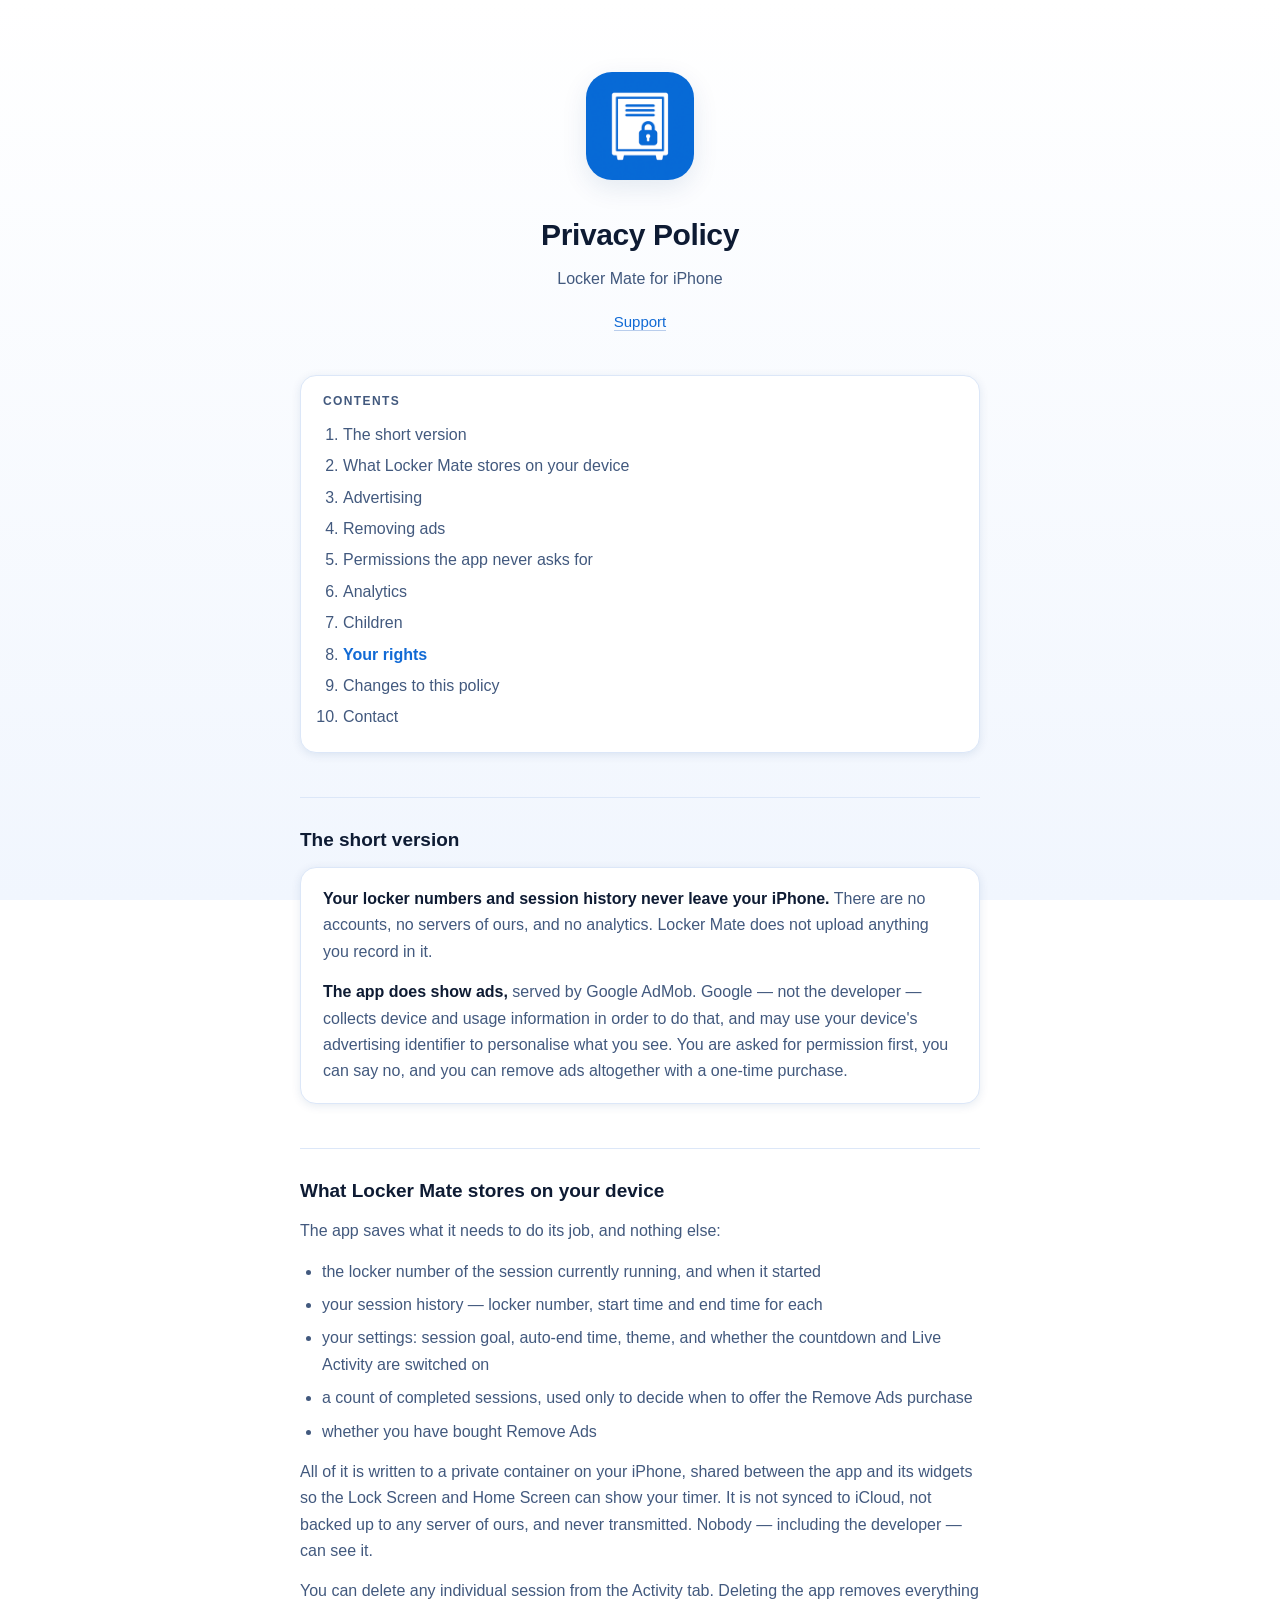
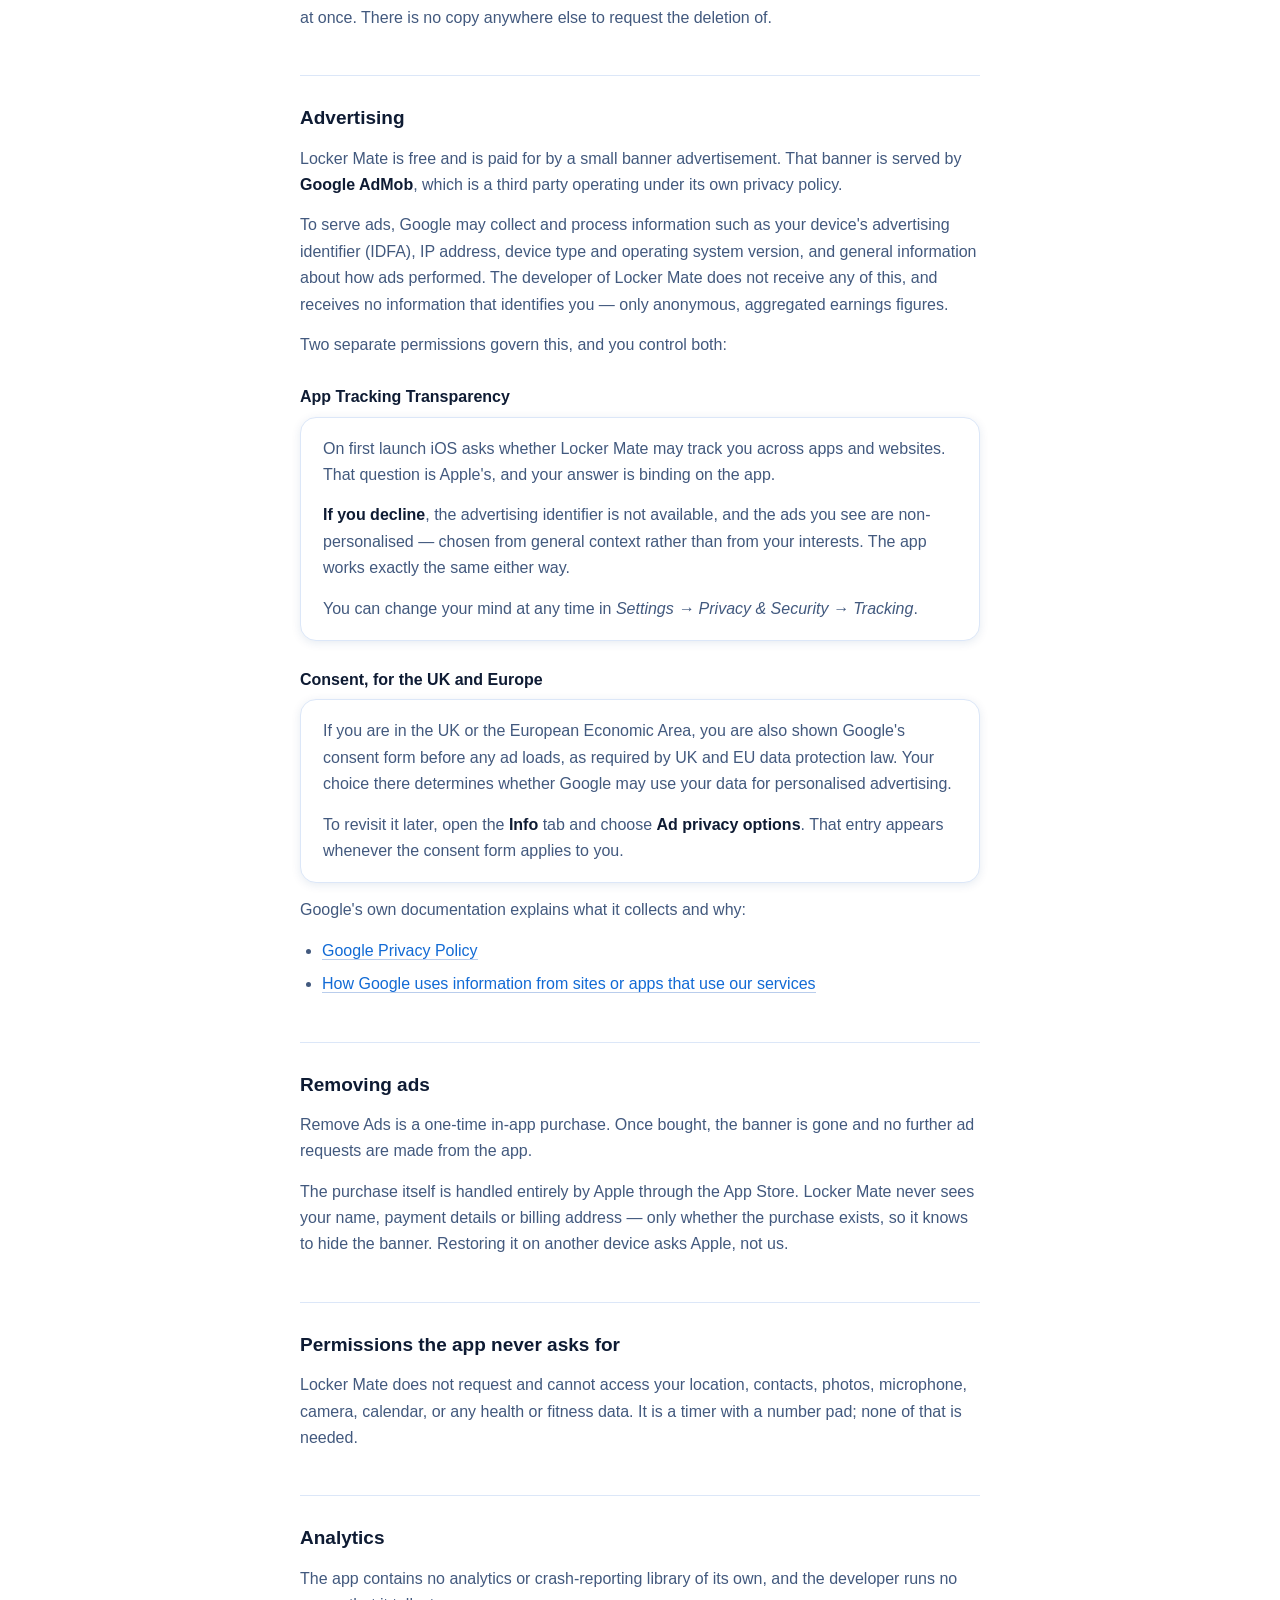
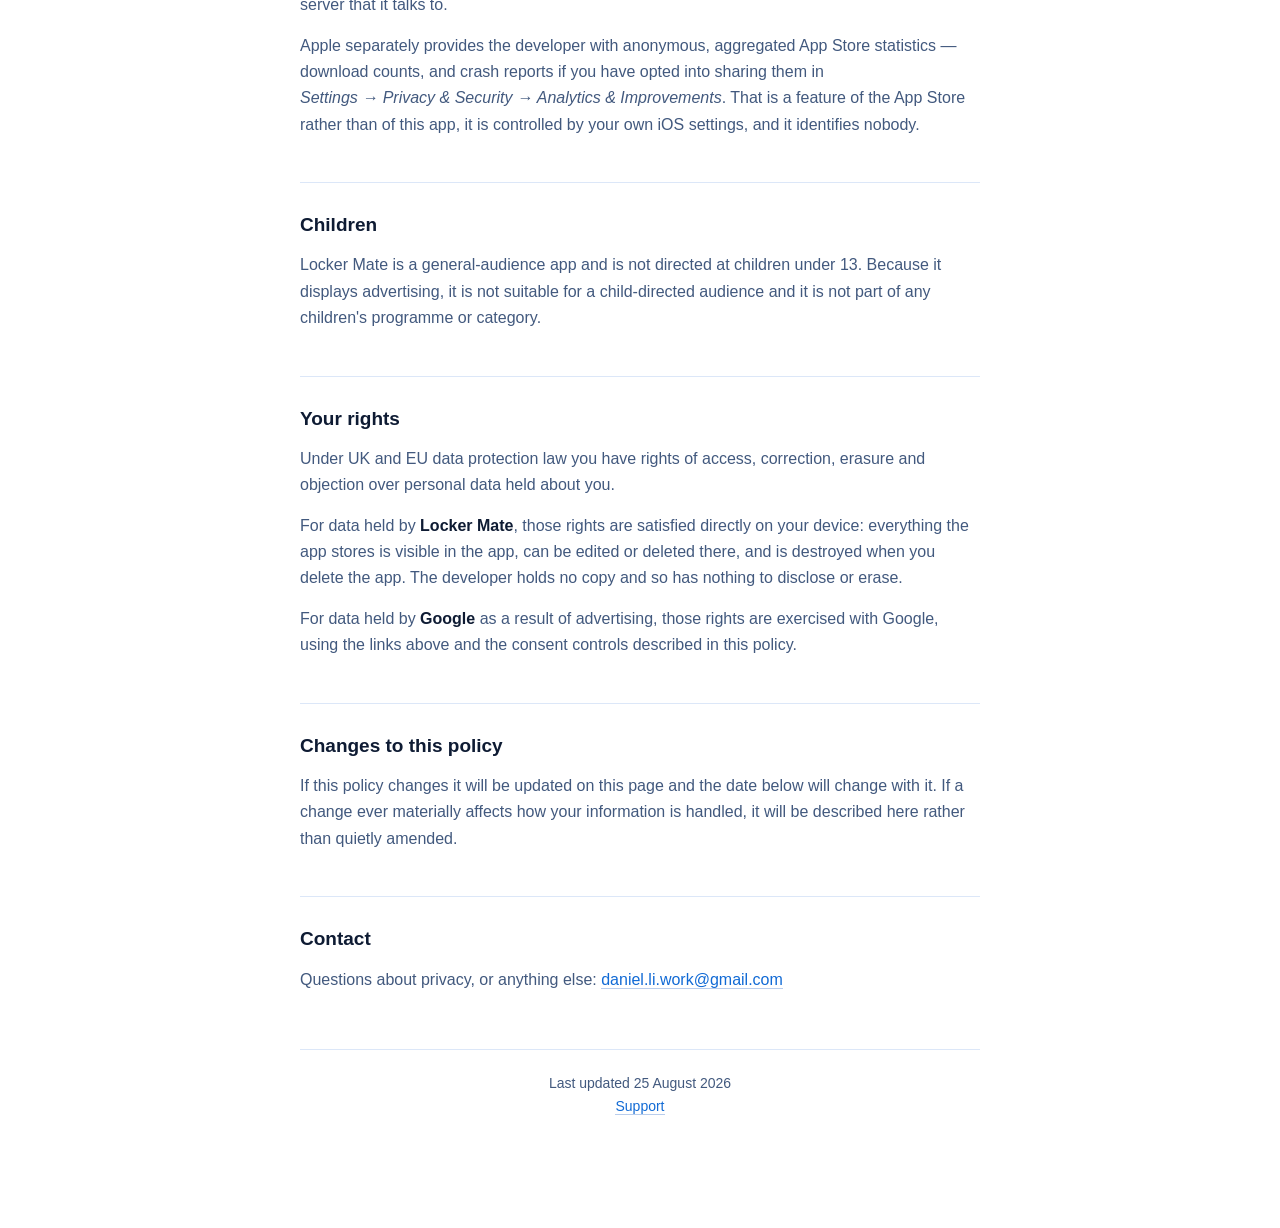
==== commit 15cece24: "Make the motion work in every engine, and fix two things that hid content Verified in iOS Safari (si" ====
--- a/privacy.html
+++ b/privacy.html
@@ -23,8 +23,8 @@
   <p class="nav"><a href="index.html">Support</a></p>
 </header>
 
-<nav class="toc reveal" aria-label="Contents">
-  <h2>Contents</h2>
+<nav class="toc reveal" aria-labelledby="toc-heading">
+  <h2 id="toc-heading">Contents</h2>
   <ol>
     <li><a href="#short">The short version</a></li>
     <li><a href="#stored">What Locker Mate stores on your device</a></li>
--- a/style.css
+++ b/style.css
@@ -9,9 +9,13 @@
   --line-strong: #b9cdec;
   --text: #0e1b33;
   --dim: #42597e;
+  /* LM.ink3. Kept for parity with the app, but not used for text here: on
+     these backgrounds it is 3.6-3.9:1, under the 4.5:1 WCAG AA needs. */
   --faint: #6b82a8;
   --accent: #116ad5;
   --accent-2: #3d9bf5;
+  /* LM.accentText — the app's accent restated at text contrast. */
+  --accent-text: #0b4fa8;
   --tint: #e8f1fe;
   --shadow: rgba(14, 58, 122, 0.10);
   --shadow-lift: rgba(14, 58, 122, 0.16);
@@ -37,15 +41,11 @@
     --faint: #8398ba;
     --accent: #4a9bf0;
     --accent-2: #8fc4ff;
+    --accent-text: #8fc4ff;
     --tint: #1b2942;
     --shadow: rgba(0, 0, 0, 0.35);
     --shadow-lift: rgba(0, 0, 0, 0.5);
   }
-}
-
-/* Allow the accordion to transition to its natural height. */
-@supports (interpolate-size: allow-keywords) {
-  :root { interpolate-size: allow-keywords; }
 }
 
 * { box-sizing: border-box; }
@@ -68,8 +68,16 @@
 .wrap { max-width: 680px; margin: 0 auto; }
 
 /* ---------- Reading progress -------------------------------------------
-   Scroll-driven, so it runs off the main thread with no scroll listener.
-   Hidden entirely where the feature isn't supported. */
+   Scroll-driven where the engine has scroll timelines — Chrome and Safari
+   both do — so it runs off the main thread with no scroll listener at all.
+   Firefox has none yet; there site.js drives the identical transform from a
+   passive, rAF-throttled listener instead.
+
+   The animation is declared inside @supports on purpose. Left unguarded, an
+   engine without scroll timelines ignores `animation-timeline`, falls back to
+   the document timeline at the default 0s duration, and `both` fill paints a
+   permanently full bar. Guarded, it simply stays at scaleX(0) and paints
+   nothing until JS takes over. */
 .progress {
   position: fixed;
   inset: 0 0 auto 0;
@@ -78,12 +86,16 @@
   transform-origin: 0 50%;
   background: linear-gradient(90deg, var(--accent), var(--accent-2));
   z-index: 20;
-  animation: progress-grow linear both;
-  animation-timeline: scroll(root block);
-}
-@keyframes progress-grow { to { transform: scaleX(1); } }
-@supports not (animation-timeline: scroll(root block)) {
-  .progress { display: none; }
+}
+@supports (animation-timeline: scroll(root block)) {
+  .progress {
+    animation: progress-grow linear both;
+    animation-timeline: scroll(root block);
+  }
+}
+@keyframes progress-grow {
+  from { transform: scaleX(0); }
+  to { transform: scaleX(1); }
 }
 
 /* ---------- Header ------------------------------------------------------ */
@@ -119,8 +131,10 @@
   transition: border-bottom-color var(--dur-hover) ease,
               color var(--dur-hover) ease;
 }
+/* Hover deepens the link in light mode and lifts it in dark, rather than
+   washing it out: --accent-2 is a fill tint and only reaches 2.9:1 on white. */
 @media (hover: hover) and (pointer: fine) {
-  a:hover { border-bottom-color: var(--accent); color: var(--accent-2); }
+  a:hover { border-bottom-color: var(--accent); color: var(--accent-text); }
 }
 a:focus-visible {
   outline: 2px solid var(--accent);
@@ -143,7 +157,7 @@
 
 footer {
   margin-top: 56px; padding-top: 22px; border-top: 1px solid var(--line);
-  color: var(--faint); font-size: 14px; text-align: center;
+  color: var(--dim); font-size: 14px; text-align: center;
 }
 
 code {
@@ -198,17 +212,32 @@
 }
 .faq[open] summary::after { transform: translateY(-25%) rotate(225deg); }
 
-.faq-body { padding: 0 22px 18px; }
+/* The panel is a one-row grid animated 0fr -> 1fr. That interpolates in
+   Chrome, Safari and Firefox alike. The obvious alternative — transitioning
+   ::details-content's block-size to `auto` — additionally needs
+   `interpolate-size: allow-keywords`, which Safari and Firefox do not
+   support, so there the accordion silently snapped open with no transition.
+
+   The row is minmax(0, Nfr) rather than a bare Nfr on purpose. A bare `0fr`
+   means minmax(auto, 0fr), and that auto floor is the item's own padding —
+   measured at 18px in both Chrome and Safari, so every closed question kept a
+   visible strip. An explicit 0 minimum removes the floor; .faq-panel then
+   clips the padding that overflows it. */
+.faq-panel {
+  display: grid;
+  grid-template-rows: minmax(0, 0fr);
+  overflow: hidden;
+  transition: grid-template-rows var(--dur-accordion) var(--ease-out);
+}
+.faq[open] > .faq-panel { grid-template-rows: minmax(0, 1fr); }
+/* site.js sets these while it drives a transition, so the row has a value to
+   travel from. Same specificity as the [open] rule above, so order decides. */
+.faq.is-collapsed > .faq-panel { grid-template-rows: minmax(0, 0fr); }
+.faq.is-expanded > .faq-panel { grid-template-rows: minmax(0, 1fr); }
+
+.faq-body { min-height: 0; padding: 0 22px 18px; }
 .faq-body p { margin: 0 0 12px; }
 .faq-body p:last-child { margin-bottom: 0; }
-
-.faq::details-content {
-  block-size: 0;
-  overflow: hidden;
-  transition: block-size var(--dur-accordion) var(--ease-out),
-              content-visibility var(--dur-accordion) allow-discrete;
-}
-.faq[open]::details-content { block-size: auto; }
 
 /* ---------- Table of contents ------------------------------------------ */
 .toc {
@@ -222,7 +251,7 @@
 .toc h2 {
   border: 0; padding: 0; margin: 0 0 10px;
   font-size: 12px; letter-spacing: 1.4px; text-transform: uppercase;
-  color: var(--faint);
+  color: var(--dim);
 }
 .toc ol { margin: 0; padding-left: 20px; }
 .toc li { margin-bottom: 5px; }
@@ -255,7 +284,7 @@
   /* Keep the fade — it still signals arrival — but drop the movement. */
   .js .reveal { transform: none; transition: opacity 200ms ease; }
   .faq summary::after,
-  .faq::details-content { transition: none; }
+  .faq-panel { transition: none; }
   .progress { display: none; }
 }
 
